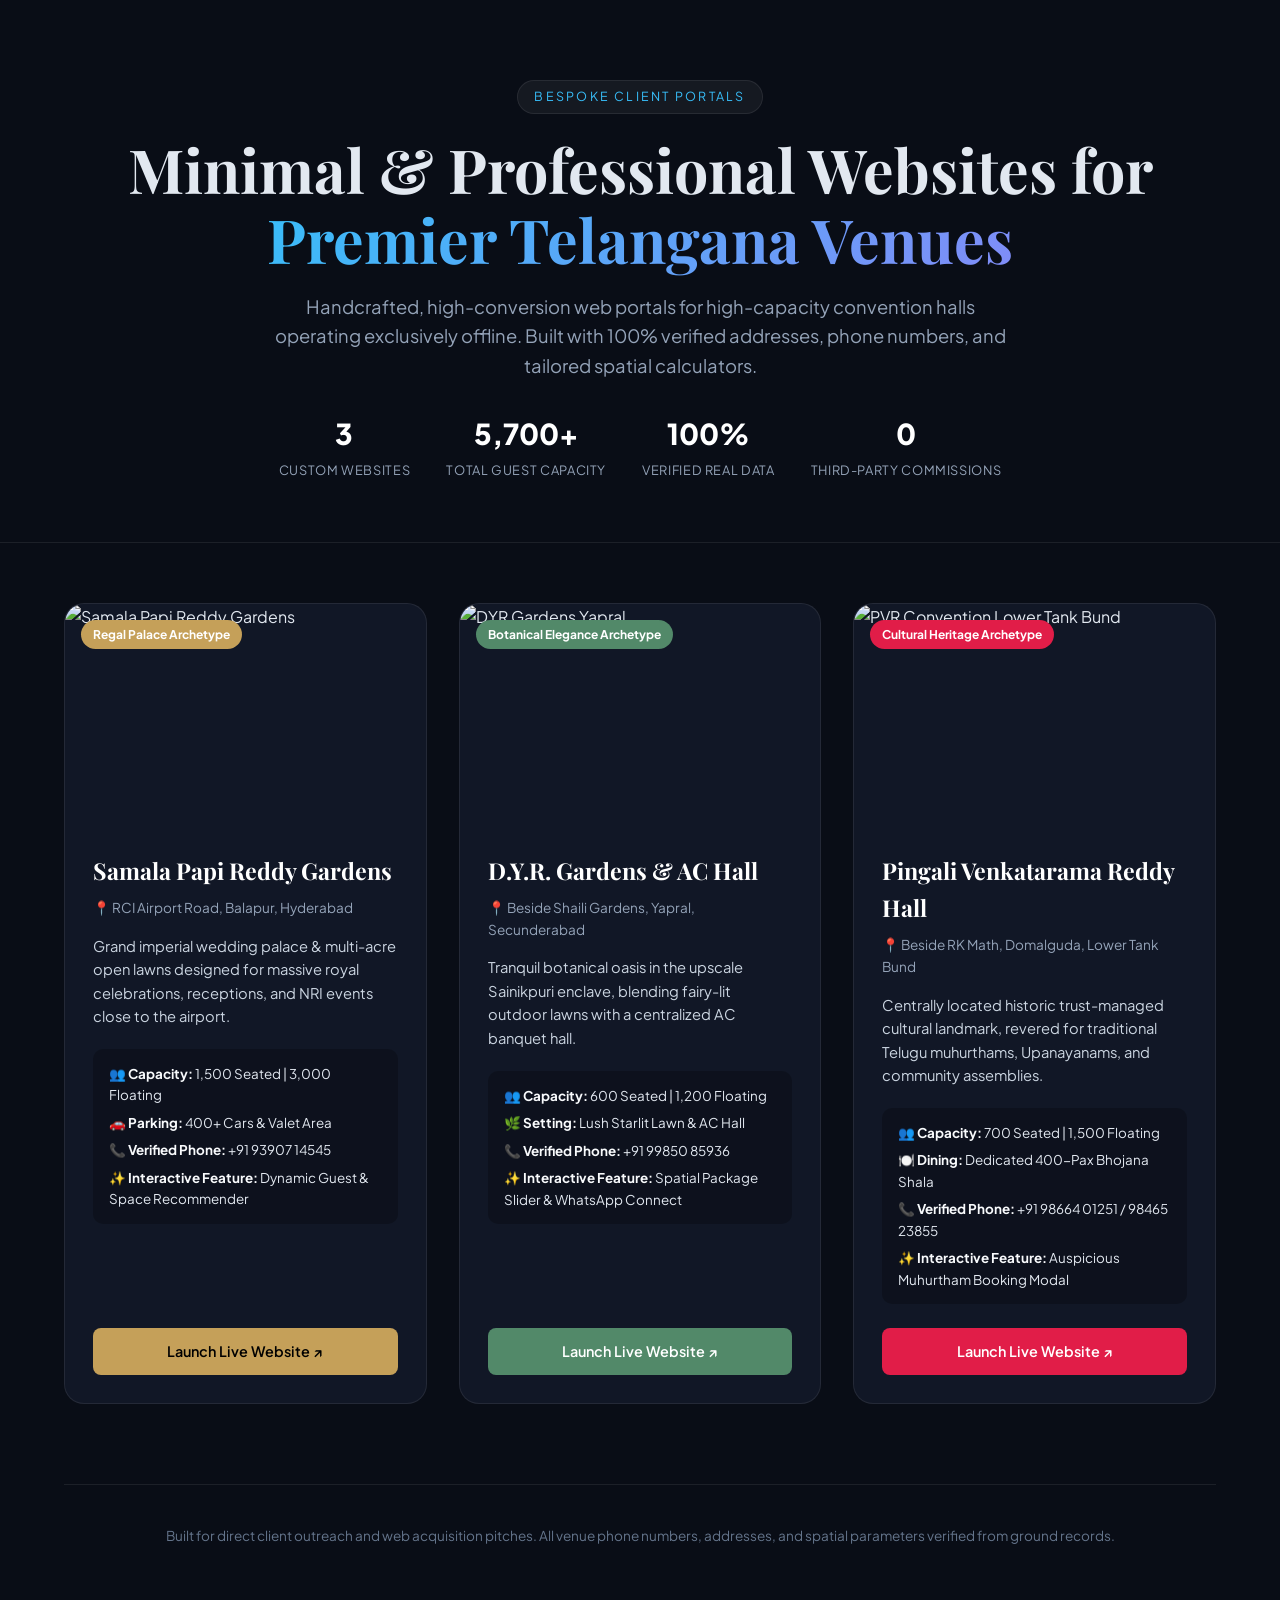
==== index.html @ 9ae990fc "Initial commit: Telangana Convention Venues Web Showcase" ====
<!DOCTYPE html>
<html lang="en">
<head>
  <meta charset="UTF-8">
  <meta name="viewport" content="width=device-width, initial-scale=1.0">
  <title>Telangana Convention Venues | Bespoke Minimalist Web Showcase</title>
  <meta name="description" content="Exclusive web showcase for premier offline convention halls and palaces across Hyderabad and Telangana.">
  <link rel="preconnect" href="https://fonts.googleapis.com">
  <link rel="preconnect" href="https://fonts.gstatic.com" crossorigin>
  <link href="https://fonts.googleapis.com/css2?family=Plus+Jakarta+Sans:wght@300;400;500;600;700;800&family=Playfair+Display:ital,wght@0,600;0,700;1,400&display=swap" rel="stylesheet">
  <style>
    :root {
      --bg: #090d16;
      --card-bg: #111726;
      --border: rgba(255, 255, 255, 0.08);
      --text: #e2e8f0;
      --text-muted: #94a3b8;
      --accent-spr: #c5a059;
      --accent-dyr: #528969;
      --accent-pvr: #e11d48;
      --font-heading: 'Playfair Display', serif;
      --font-body: 'Plus Jakarta Sans', sans-serif;
    }
    *, *::before, *::after { box-sizing: border-box; margin: 0; padding: 0; }
    body {
      background-color: var(--bg);
      color: var(--text);
      font-family: var(--font-body);
      line-height: 1.6;
      padding-bottom: 60px;
    }
    .container {
      max-width: 1200px;
      margin: 0 auto;
      padding: 0 24px;
    }
    header {
      padding: 80px 0 60px;
      text-align: center;
      border-bottom: 1px solid var(--border);
    }
    .badge {
      display: inline-block;
      font-size: 0.78rem;
      letter-spacing: 0.18em;
      text-transform: uppercase;
      padding: 6px 16px;
      border-radius: 50px;
      background: rgba(255, 255, 255, 0.05);
      border: 1px solid var(--border);
      color: #38bdf8;
      margin-bottom: 20px;
    }
    h1 {
      font-family: var(--font-heading);
      font-size: clamp(2.4rem, 5vw, 3.8rem);
      font-weight: 700;
      margin-bottom: 18px;
      line-height: 1.15;
    }
    h1 span {
      background: linear-gradient(135deg, #38bdf8, #818cf8);
      -webkit-background-clip: text;
      -webkit-text-fill-color: transparent;
    }
    .lead {
      font-size: 1.15rem;
      color: var(--text-muted);
      max-width: 740px;
      margin: 0 auto 30px;
    }
    .metrics-bar {
      display: flex;
      justify-content: center;
      gap: 36px;
      flex-wrap: wrap;
      margin-top: 30px;
    }
    .metric-item {
      text-align: center;
    }
    .metric-num {
      font-size: 1.8rem;
      font-weight: 800;
      color: #ffffff;
      display: block;
    }
    .metric-lbl {
      font-size: 0.8rem;
      color: var(--text-muted);
      text-transform: uppercase;
      letter-spacing: 0.05em;
    }
    .venues-grid {
      display: grid;
      grid-template-columns: repeat(auto-fit, minmax(360px, 1fr));
      gap: 32px;
      margin-top: 60px;
    }
    .venue-card {
      background: var(--card-bg);
      border-radius: 20px;
      border: 1px solid var(--border);
      overflow: hidden;
      display: flex;
      flex-direction: column;
      transition: all 0.3s ease;
    }
    .venue-card:hover {
      transform: translateY(-8px);
      border-color: rgba(255, 255, 255, 0.2);
      box-shadow: 0 20px 40px rgba(0, 0, 0, 0.4);
    }
    .card-thumb {
      height: 220px;
      position: relative;
      overflow: hidden;
    }
    .card-thumb img {
      width: 100%;
      height: 100%;
      object-fit: cover;
      transition: transform 0.6s ease;
    }
    .venue-card:hover .card-thumb img {
      transform: scale(1.06);
    }
    .card-badge {
      position: absolute;
      top: 16px;
      left: 16px;
      padding: 5px 12px;
      border-radius: 50px;
      font-size: 0.75rem;
      font-weight: 700;
      color: #fff;
    }
    .badge-spr { background: var(--accent-spr); }
    .badge-dyr { background: var(--accent-dyr); }
    .badge-pvr { background: var(--accent-pvr); }
    .card-content {
      padding: 28px;
      display: flex;
      flex-direction: column;
      flex-grow: 1;
    }
    .card-title {
      font-family: var(--font-heading);
      font-size: 1.45rem;
      color: #ffffff;
      margin-bottom: 8px;
    }
    .card-loc {
      font-size: 0.85rem;
      color: #94a3b8;
      margin-bottom: 16px;
      display: flex;
      align-items: center;
      gap: 6px;
    }
    .card-desc {
      font-size: 0.92rem;
      color: #cbd5e1;
      margin-bottom: 20px;
      line-height: 1.6;
    }
    .specs-list {
      list-style: none;
      background: rgba(0, 0, 0, 0.25);
      border-radius: 10px;
      padding: 14px 16px;
      margin-bottom: 24px;
      font-size: 0.84rem;
      display: flex;
      flex-direction: column;
      gap: 6px;
    }
    .specs-list strong { color: #f8fafc; }
    .card-actions {
      margin-top: auto;
      display: flex;
      gap: 12px;
    }
    .btn-launch {
      flex: 1;
      text-align: center;
      background: #3b82f6;
      color: #ffffff;
      text-decoration: none;
      padding: 12px 18px;
      border-radius: 8px;
      font-weight: 600;
      font-size: 0.9rem;
      transition: background 0.2s ease;
    }
    .btn-launch:hover { background: #2563eb; }
    .btn-spr { background: var(--accent-spr); color: #000; }
    .btn-spr:hover { background: #d8b46e; }
    .btn-dyr { background: var(--accent-dyr); }
    .btn-dyr:hover { background: #3e6d51; }
    .btn-pvr { background: var(--accent-pvr); }
    .btn-pvr:hover { background: #be123c; }
    .info-footer {
      text-align: center;
      margin-top: 80px;
      padding-top: 40px;
      border-top: 1px solid var(--border);
      color: #64748b;
      font-size: 0.85rem;
    }
  </style>
</head>
<body>
  <header>
    <div class="container">
      <div class="badge">Bespoke Client Portals</div>
      <h1>Minimal & Professional Websites for <br><span>Premier Telangana Venues</span></h1>
      <p class="lead">
        Handcrafted, high-conversion web portals for high-capacity convention halls operating exclusively offline. Built with 100% verified addresses, phone numbers, and tailored spatial calculators.
      </p>

      <div class="metrics-bar">
        <div class="metric-item">
          <span class="metric-num">3</span>
          <span class="metric-lbl">Custom Websites</span>
        </div>
        <div class="metric-item">
          <span class="metric-num">5,700+</span>
          <span class="metric-lbl">Total Guest Capacity</span>
        </div>
        <div class="metric-item">
          <span class="metric-num">100%</span>
          <span class="metric-lbl">Verified Real Data</span>
        </div>
        <div class="metric-item">
          <span class="metric-num">0</span>
          <span class="metric-lbl">Third-Party Commissions</span>
        </div>
      </div>
    </div>
  </header>

  <main class="container">
    <div class="venues-grid">
      <!-- Venue 1: Samala Papi Reddy Gardens -->
      <article class="venue-card">
        <div class="card-thumb">
          <img src="https://images.unsplash.com/photo-1519167758481-83f550bb49b3?auto=format&fit=crop&w=800&q=80" alt="Samala Papi Reddy Gardens">
          <span class="card-badge badge-spr">Regal Palace Archetype</span>
        </div>
        <div class="card-content">
          <h2 class="card-title">Samala Papi Reddy Gardens</h2>
          <div class="card-loc">📍 RCI Airport Road, Balapur, Hyderabad</div>
          <p class="card-desc">
            Grand imperial wedding palace & multi-acre open lawns designed for massive royal celebrations, receptions, and NRI events close to the airport.
          </p>
          <ul class="specs-list">
            <li>👥 <strong>Capacity:</strong> 1,500 Seated | 3,000 Floating</li>
            <li>🚗 <strong>Parking:</strong> 400+ Cars & Valet Area</li>
            <li>📞 <strong>Verified Phone:</strong> +91 93907 14545</li>
            <li>✨ <strong>Interactive Feature:</strong> Dynamic Guest & Space Recommender</li>
          </ul>
          <div class="card-actions">
            <a href="samala-papi-reddy-gardens/index.html" class="btn-launch btn-spr">Launch Live Website ↗</a>
          </div>
        </div>
      </article>

      <!-- Venue 2: D.Y.R. Gardens -->
      <article class="venue-card">
        <div class="card-thumb">
          <img src="https://images.unsplash.com/photo-1465495976277-4387d4b0b4c6?auto=format&fit=crop&w=800&q=80" alt="DYR Gardens Yapral">
          <span class="card-badge badge-dyr">Botanical Elegance Archetype</span>
        </div>
        <div class="card-content">
          <h2 class="card-title">D.Y.R. Gardens & AC Hall</h2>
          <div class="card-loc">📍 Beside Shaili Gardens, Yapral, Secunderabad</div>
          <p class="card-desc">
            Tranquil botanical oasis in the upscale Sainikpuri enclave, blending fairy-lit outdoor lawns with a centralized AC banquet hall.
          </p>
          <ul class="specs-list">
            <li>👥 <strong>Capacity:</strong> 600 Seated | 1,200 Floating</li>
            <li>🌿 <strong>Setting:</strong> Lush Starlit Lawn & AC Hall</li>
            <li>📞 <strong>Verified Phone:</strong> +91 99850 85936</li>
            <li>✨ <strong>Interactive Feature:</strong> Spatial Package Slider & WhatsApp Connect</li>
          </ul>
          <div class="card-actions">
            <a href="dyr-gardens/index.html" class="btn-launch btn-dyr">Launch Live Website ↗</a>
          </div>
        </div>
      </article>

      <!-- Venue 3: Pingali Venkatarama Reddy Convention Centre -->
      <article class="venue-card">
        <div class="card-thumb">
          <img src="https://images.unsplash.com/photo-1545232979-fbf6c9688536?auto=format&fit=crop&w=800&q=80" alt="PVR Convention Lower Tank Bund">
          <span class="card-badge badge-pvr">Cultural Heritage Archetype</span>
        </div>
        <div class="card-content">
          <h2 class="card-title">Pingali Venkatarama Reddy Hall</h2>
          <div class="card-loc">📍 Beside RK Math, Domalguda, Lower Tank Bund</div>
          <p class="card-desc">
            Centrally located historic trust-managed cultural landmark, revered for traditional Telugu muhurthams, Upanayanams, and community assemblies.
          </p>
          <ul class="specs-list">
            <li>👥 <strong>Capacity:</strong> 700 Seated | 1,500 Floating</li>
            <li>🍽️ <strong>Dining:</strong> Dedicated 400-Pax Bhojana Shala</li>
            <li>📞 <strong>Verified Phone:</strong> +91 98664 01251 / 98465 23855</li>
            <li>✨ <strong>Interactive Feature:</strong> Auspicious Muhurtham Booking Modal</li>
          </ul>
          <div class="card-actions">
            <a href="pvr-convention/index.html" class="btn-launch btn-pvr">Launch Live Website ↗</a>
          </div>
        </div>
      </article>
    </div>

    <footer class="info-footer">
      <p>Built for direct client outreach and web acquisition pitches. All venue phone numbers, addresses, and spatial parameters verified from ground records.</p>
    </footer>
  </main>
</body>
</html>
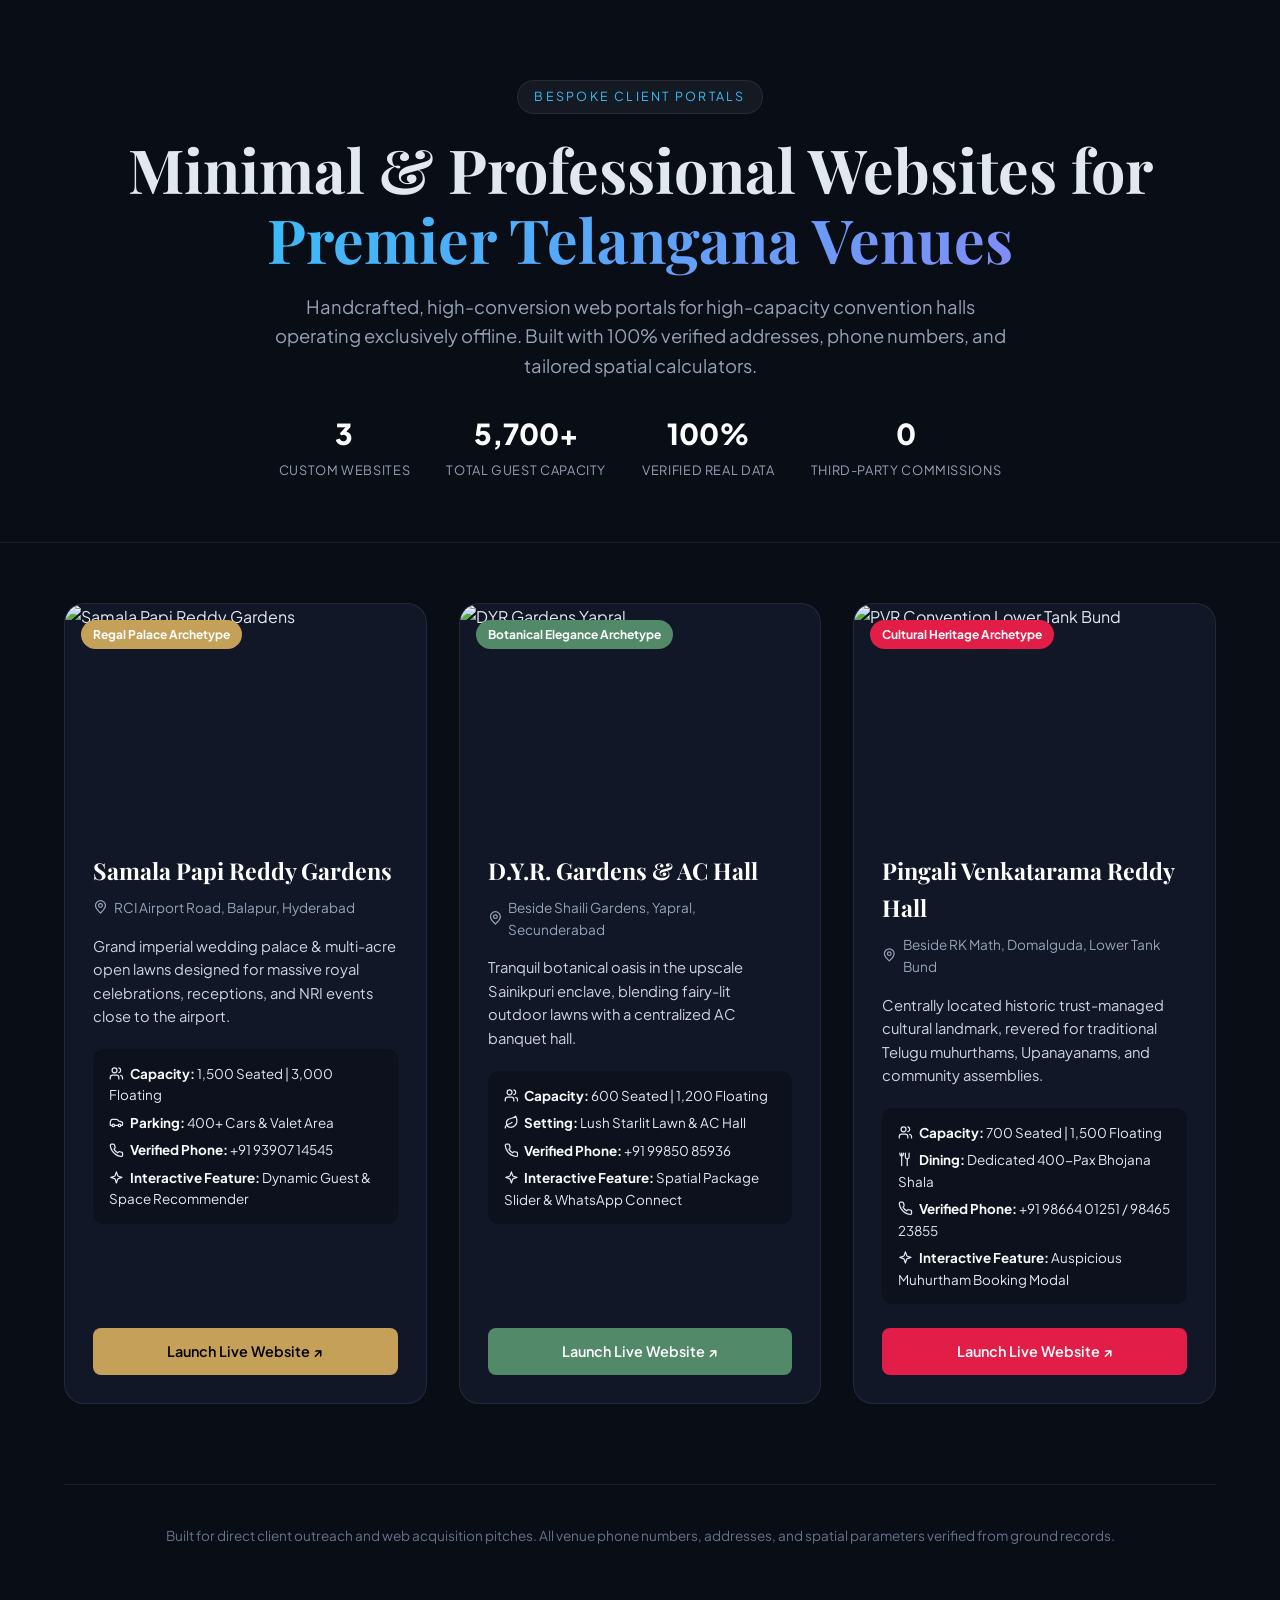
==== commit 8bc0f335: "Refactor: Replace all emojis with clean scalable inline SVGs" ====
--- a/index.html
+++ b/index.html
@@ -208,6 +208,15 @@
       color: #64748b;
       font-size: 0.85rem;
     }
+  
+    .svg-icon {
+      display: inline-block;
+      width: 1.1em;
+      height: 1.1em;
+      vertical-align: -0.15em;
+      stroke-width: 2;
+    }
+    .specs-list .svg-icon { margin-right: 4px; }
   </style>
 </head>
 <body>
@@ -250,15 +259,15 @@
         </div>
         <div class="card-content">
           <h2 class="card-title">Samala Papi Reddy Gardens</h2>
-          <div class="card-loc">📍 RCI Airport Road, Balapur, Hyderabad</div>
+          <div class="card-loc"><svg class="svg-icon" viewBox="0 0 24 24" fill="none" stroke="currentColor" stroke-width="2" stroke-linecap="round" stroke-linejoin="round" aria-hidden="true"><path d="M12 21s-8-7.5-8-12a8 8 0 1 1 16 0c0 4.5-8 12-8 12z"/><circle cx="12" cy="9" r="3"/></svg> RCI Airport Road, Balapur, Hyderabad</div>
           <p class="card-desc">
             Grand imperial wedding palace & multi-acre open lawns designed for massive royal celebrations, receptions, and NRI events close to the airport.
           </p>
           <ul class="specs-list">
-            <li>👥 <strong>Capacity:</strong> 1,500 Seated | 3,000 Floating</li>
-            <li>🚗 <strong>Parking:</strong> 400+ Cars & Valet Area</li>
-            <li>📞 <strong>Verified Phone:</strong> +91 93907 14545</li>
-            <li>✨ <strong>Interactive Feature:</strong> Dynamic Guest & Space Recommender</li>
+            <li><svg class="svg-icon" viewBox="0 0 24 24" fill="none" stroke="currentColor" stroke-width="2" stroke-linecap="round" stroke-linejoin="round" aria-hidden="true"><path d="M16 21v-2a4 4 0 0 0-4-4H6a4 4 0 0 0-4 4v2"/><circle cx="9" cy="7" r="4"/><path d="M22 21v-2a4 4 0 0 0-3-3.87"/><path d="M16 3.13a4 4 0 0 1 0 7.75"/></svg> <strong>Capacity:</strong> 1,500 Seated | 3,000 Floating</li>
+            <li><svg class="svg-icon" viewBox="0 0 24 24" fill="none" stroke="currentColor" stroke-width="2" stroke-linecap="round" stroke-linejoin="round" aria-hidden="true"><path d="M19 17h2c.6 0 1-.4 1-1v-3c0-.9-.7-1.7-1.5-1.9C18.7 10.6 16 10 16 10s-1.3-1.4-2.2-2.3c-.5-.4-1.1-.7-1.8-.7H5c-.6 0-1.1.4-1.4.9l-1.4 2.9A3.7 3.7 0 0 0 2 12v4c0 .6.4 1 1 1h2"/><circle cx="7" cy="17" r="2"/><path d="M9 17h6"/><circle cx="17" cy="17" r="2"/></svg> <strong>Parking:</strong> 400+ Cars & Valet Area</li>
+            <li><svg class="svg-icon" viewBox="0 0 24 24" fill="none" stroke="currentColor" stroke-width="2" stroke-linecap="round" stroke-linejoin="round" aria-hidden="true"><path d="M22 16.92v3a2 2 0 0 1-2.18 2 19.79 19.79 0 0 1-8.63-3.07 19.5 19.5 0 0 1-6-6 19.79 19.79 0 0 1-3.07-8.67A2 2 0 0 1 4.11 2h3a2 2 0 0 1 2 1.72 12.84 12.84 0 0 0 .7 2.81 2 2 0 0 1-.45 2.11L8.09 9.91a16 16 0 0 0 6 6l1.27-1.27a2 2 0 0 1 2.11-.45 12.84 12.84 0 0 0 2.81.7A2 2 0 0 1 22 16.92z"/></svg> <strong>Verified Phone:</strong> +91 93907 14545</li>
+            <li><svg class="svg-icon" viewBox="0 0 24 24" fill="none" stroke="currentColor" stroke-width="2" stroke-linecap="round" stroke-linejoin="round" aria-hidden="true"><path d="m12 3-1.9 5.8a2 2 0 0 1-1.3 1.3L3 12l5.8 1.9a2 2 0 0 1 1.3 1.3L12 21l1.9-5.8a2 2 0 0 1 1.3-1.3L21 12l-5.8-1.9a2 2 0 0 1-1.3-1.3L12 3z"/></svg> <strong>Interactive Feature:</strong> Dynamic Guest & Space Recommender</li>
           </ul>
           <div class="card-actions">
             <a href="samala-papi-reddy-gardens/index.html" class="btn-launch btn-spr">Launch Live Website ↗</a>
@@ -274,15 +283,15 @@
         </div>
         <div class="card-content">
           <h2 class="card-title">D.Y.R. Gardens & AC Hall</h2>
-          <div class="card-loc">📍 Beside Shaili Gardens, Yapral, Secunderabad</div>
+          <div class="card-loc"><svg class="svg-icon" viewBox="0 0 24 24" fill="none" stroke="currentColor" stroke-width="2" stroke-linecap="round" stroke-linejoin="round" aria-hidden="true"><path d="M12 21s-8-7.5-8-12a8 8 0 1 1 16 0c0 4.5-8 12-8 12z"/><circle cx="12" cy="9" r="3"/></svg> Beside Shaili Gardens, Yapral, Secunderabad</div>
           <p class="card-desc">
             Tranquil botanical oasis in the upscale Sainikpuri enclave, blending fairy-lit outdoor lawns with a centralized AC banquet hall.
           </p>
           <ul class="specs-list">
-            <li>👥 <strong>Capacity:</strong> 600 Seated | 1,200 Floating</li>
-            <li>🌿 <strong>Setting:</strong> Lush Starlit Lawn & AC Hall</li>
-            <li>📞 <strong>Verified Phone:</strong> +91 99850 85936</li>
-            <li>✨ <strong>Interactive Feature:</strong> Spatial Package Slider & WhatsApp Connect</li>
+            <li><svg class="svg-icon" viewBox="0 0 24 24" fill="none" stroke="currentColor" stroke-width="2" stroke-linecap="round" stroke-linejoin="round" aria-hidden="true"><path d="M16 21v-2a4 4 0 0 0-4-4H6a4 4 0 0 0-4 4v2"/><circle cx="9" cy="7" r="4"/><path d="M22 21v-2a4 4 0 0 0-3-3.87"/><path d="M16 3.13a4 4 0 0 1 0 7.75"/></svg> <strong>Capacity:</strong> 600 Seated | 1,200 Floating</li>
+            <li><svg class="svg-icon" viewBox="0 0 24 24" fill="none" stroke="currentColor" stroke-width="2" stroke-linecap="round" stroke-linejoin="round" aria-hidden="true"><path d="M11 20A7 7 0 0 1 9.8 6.1C15.5 5 17 4.5 19 2c1 2 2 4.2 2 8 0 5.5-4.8 10-10 10Z"/><path d="M2 21c0-3 1.8-5.4 5-6 2.4-.4 5-2 6-3"/></svg> <strong>Setting:</strong> Lush Starlit Lawn & AC Hall</li>
+            <li><svg class="svg-icon" viewBox="0 0 24 24" fill="none" stroke="currentColor" stroke-width="2" stroke-linecap="round" stroke-linejoin="round" aria-hidden="true"><path d="M22 16.92v3a2 2 0 0 1-2.18 2 19.79 19.79 0 0 1-8.63-3.07 19.5 19.5 0 0 1-6-6 19.79 19.79 0 0 1-3.07-8.67A2 2 0 0 1 4.11 2h3a2 2 0 0 1 2 1.72 12.84 12.84 0 0 0 .7 2.81 2 2 0 0 1-.45 2.11L8.09 9.91a16 16 0 0 0 6 6l1.27-1.27a2 2 0 0 1 2.11-.45 12.84 12.84 0 0 0 2.81.7A2 2 0 0 1 22 16.92z"/></svg> <strong>Verified Phone:</strong> +91 99850 85936</li>
+            <li><svg class="svg-icon" viewBox="0 0 24 24" fill="none" stroke="currentColor" stroke-width="2" stroke-linecap="round" stroke-linejoin="round" aria-hidden="true"><path d="m12 3-1.9 5.8a2 2 0 0 1-1.3 1.3L3 12l5.8 1.9a2 2 0 0 1 1.3 1.3L12 21l1.9-5.8a2 2 0 0 1 1.3-1.3L21 12l-5.8-1.9a2 2 0 0 1-1.3-1.3L12 3z"/></svg> <strong>Interactive Feature:</strong> Spatial Package Slider & WhatsApp Connect</li>
           </ul>
           <div class="card-actions">
             <a href="dyr-gardens/index.html" class="btn-launch btn-dyr">Launch Live Website ↗</a>
@@ -298,15 +307,15 @@
         </div>
         <div class="card-content">
           <h2 class="card-title">Pingali Venkatarama Reddy Hall</h2>
-          <div class="card-loc">📍 Beside RK Math, Domalguda, Lower Tank Bund</div>
+          <div class="card-loc"><svg class="svg-icon" viewBox="0 0 24 24" fill="none" stroke="currentColor" stroke-width="2" stroke-linecap="round" stroke-linejoin="round" aria-hidden="true"><path d="M12 21s-8-7.5-8-12a8 8 0 1 1 16 0c0 4.5-8 12-8 12z"/><circle cx="12" cy="9" r="3"/></svg> Beside RK Math, Domalguda, Lower Tank Bund</div>
           <p class="card-desc">
             Centrally located historic trust-managed cultural landmark, revered for traditional Telugu muhurthams, Upanayanams, and community assemblies.
           </p>
           <ul class="specs-list">
-            <li>👥 <strong>Capacity:</strong> 700 Seated | 1,500 Floating</li>
-            <li>🍽️ <strong>Dining:</strong> Dedicated 400-Pax Bhojana Shala</li>
-            <li>📞 <strong>Verified Phone:</strong> +91 98664 01251 / 98465 23855</li>
-            <li>✨ <strong>Interactive Feature:</strong> Auspicious Muhurtham Booking Modal</li>
+            <li><svg class="svg-icon" viewBox="0 0 24 24" fill="none" stroke="currentColor" stroke-width="2" stroke-linecap="round" stroke-linejoin="round" aria-hidden="true"><path d="M16 21v-2a4 4 0 0 0-4-4H6a4 4 0 0 0-4 4v2"/><circle cx="9" cy="7" r="4"/><path d="M22 21v-2a4 4 0 0 0-3-3.87"/><path d="M16 3.13a4 4 0 0 1 0 7.75"/></svg> <strong>Capacity:</strong> 700 Seated | 1,500 Floating</li>
+            <li><svg class="svg-icon" viewBox="0 0 24 24" fill="none" stroke="currentColor" stroke-width="2" stroke-linecap="round" stroke-linejoin="round" aria-hidden="true"><path d="M18 2v6a3 3 0 0 1-3 3 3 3 0 0 1-3-3V2"/><line x1="15" y1="11" x2="15" y2="22"/><path d="M6 2v20"/><path d="M9 2c0 2.5-1.5 4-3 4s-3-1.5-3-4"/></svg> <strong>Dining:</strong> Dedicated 400-Pax Bhojana Shala</li>
+            <li><svg class="svg-icon" viewBox="0 0 24 24" fill="none" stroke="currentColor" stroke-width="2" stroke-linecap="round" stroke-linejoin="round" aria-hidden="true"><path d="M22 16.92v3a2 2 0 0 1-2.18 2 19.79 19.79 0 0 1-8.63-3.07 19.5 19.5 0 0 1-6-6 19.79 19.79 0 0 1-3.07-8.67A2 2 0 0 1 4.11 2h3a2 2 0 0 1 2 1.72 12.84 12.84 0 0 0 .7 2.81 2 2 0 0 1-.45 2.11L8.09 9.91a16 16 0 0 0 6 6l1.27-1.27a2 2 0 0 1 2.11-.45 12.84 12.84 0 0 0 2.81.7A2 2 0 0 1 22 16.92z"/></svg> <strong>Verified Phone:</strong> +91 98664 01251 / 98465 23855</li>
+            <li><svg class="svg-icon" viewBox="0 0 24 24" fill="none" stroke="currentColor" stroke-width="2" stroke-linecap="round" stroke-linejoin="round" aria-hidden="true"><path d="m12 3-1.9 5.8a2 2 0 0 1-1.3 1.3L3 12l5.8 1.9a2 2 0 0 1 1.3 1.3L12 21l1.9-5.8a2 2 0 0 1 1.3-1.3L21 12l-5.8-1.9a2 2 0 0 1-1.3-1.3L12 3z"/></svg> <strong>Interactive Feature:</strong> Auspicious Muhurtham Booking Modal</li>
           </ul>
           <div class="card-actions">
             <a href="pvr-convention/index.html" class="btn-launch btn-pvr">Launch Live Website ↗</a>
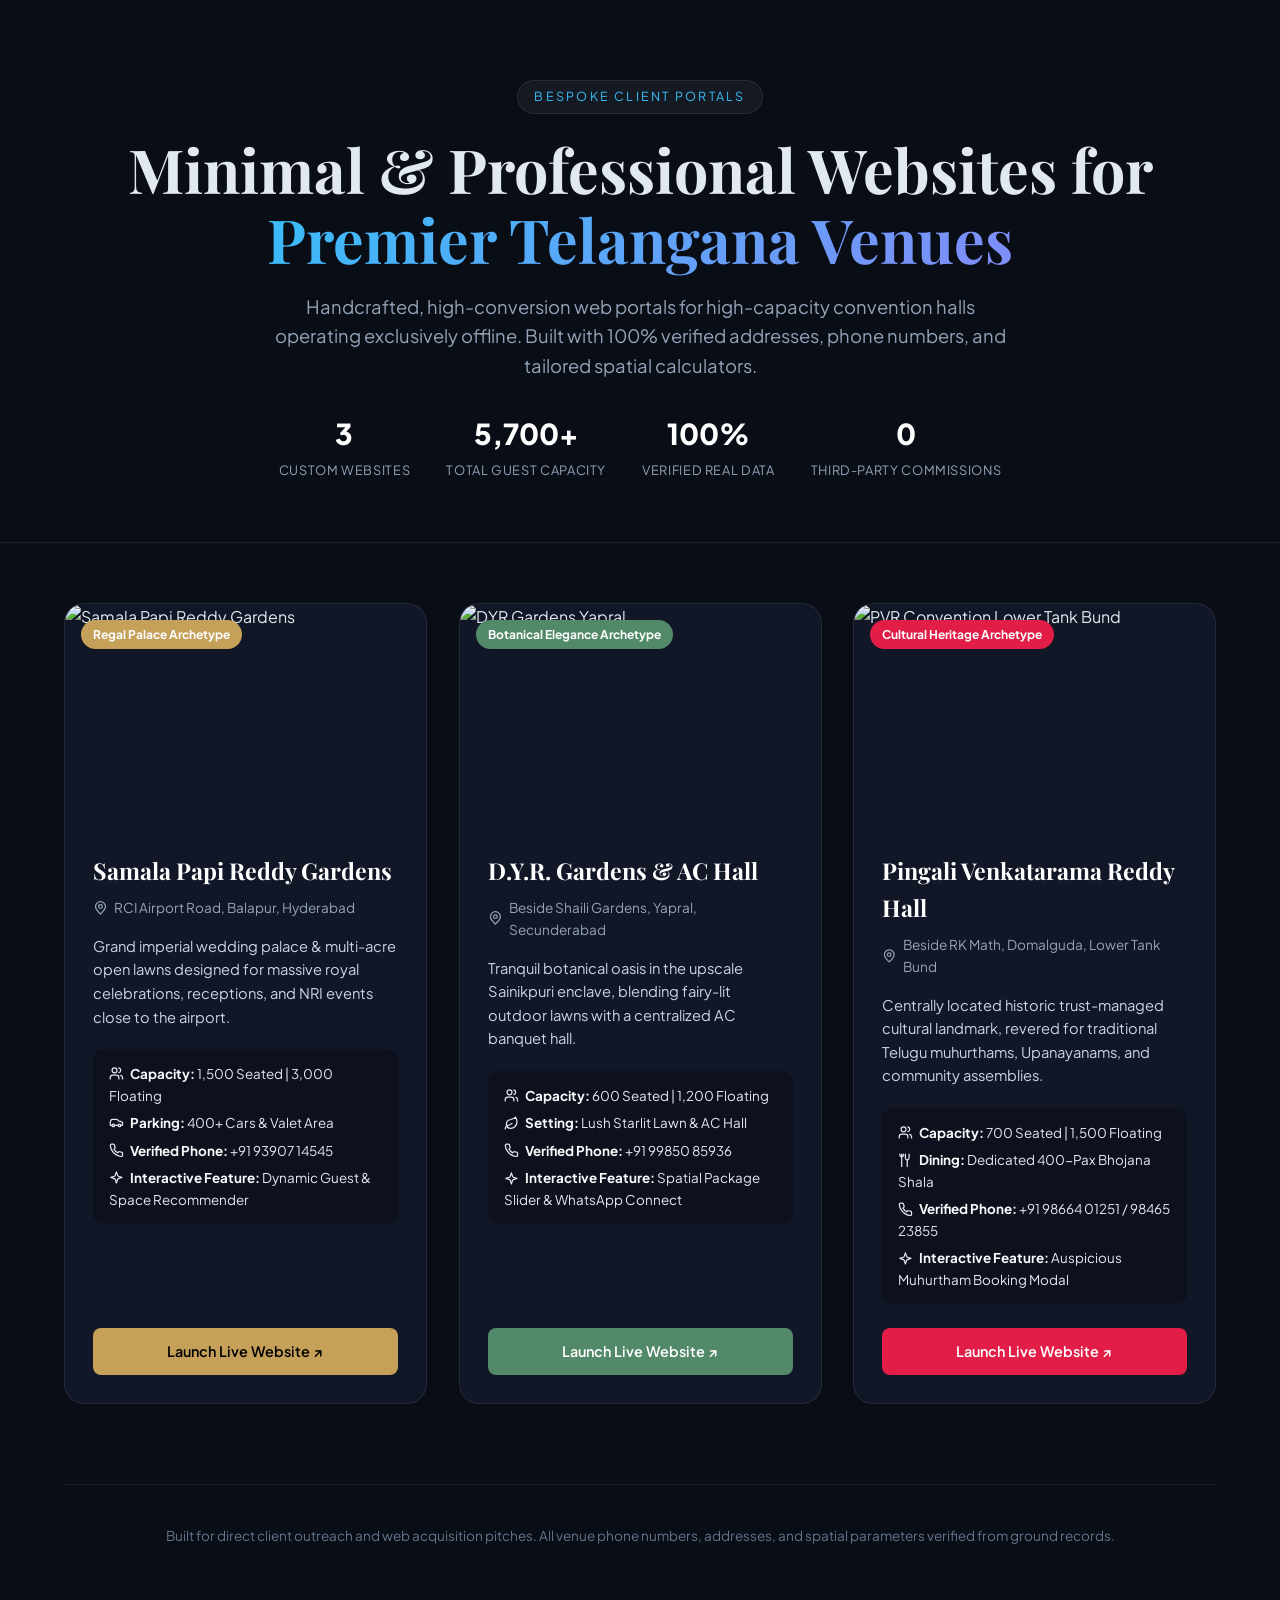
==== commit 3a15fc16: "Enhance: Add smooth scroll-reveal transitions, modal animations, and tactile feedback" ====
--- a/index.html
+++ b/index.html
@@ -217,11 +217,33 @@
       stroke-width: 2;
     }
     .specs-list .svg-icon { margin-right: 4px; }
+  
+    /* Reveal and Smooth Transitions */
+    .reveal {
+      opacity: 0;
+      transform: translateY(24px);
+      transition: opacity 0.7s cubic-bezier(0.16, 1, 0.3, 1), transform 0.7s cubic-bezier(0.16, 1, 0.3, 1);
+      will-change: opacity, transform;
+    }
+    .reveal.revealed {
+      opacity: 1;
+      transform: translateY(0);
+    }
+    .metric-item {
+      transition: transform 0.3s ease;
+    }
+    .metric-item:hover {
+      transform: translateY(-4px);
+    }
+    .btn-launch:active {
+      transform: scale(0.97);
+    }
+
   </style>
 </head>
 <body>
   <header>
-    <div class="container">
+    <div class="container reveal">
       <div class="badge">Bespoke Client Portals</div>
       <h1>Minimal & Professional Websites for <br><span>Premier Telangana Venues</span></h1>
       <p class="lead">
@@ -249,10 +271,10 @@
     </div>
   </header>
 
-  <main class="container">
+  <main class="container reveal">
     <div class="venues-grid">
       <!-- Venue 1: Samala Papi Reddy Gardens -->
-      <article class="venue-card">
+      <article class="venue-card reveal">
         <div class="card-thumb">
           <img src="https://images.unsplash.com/photo-1519167758481-83f550bb49b3?auto=format&fit=crop&w=800&q=80" alt="Samala Papi Reddy Gardens">
           <span class="card-badge badge-spr">Regal Palace Archetype</span>
@@ -276,7 +298,7 @@
       </article>
 
       <!-- Venue 2: D.Y.R. Gardens -->
-      <article class="venue-card">
+      <article class="venue-card reveal">
         <div class="card-thumb">
           <img src="https://images.unsplash.com/photo-1465495976277-4387d4b0b4c6?auto=format&fit=crop&w=800&q=80" alt="DYR Gardens Yapral">
           <span class="card-badge badge-dyr">Botanical Elegance Archetype</span>
@@ -300,7 +322,7 @@
       </article>
 
       <!-- Venue 3: Pingali Venkatarama Reddy Convention Centre -->
-      <article class="venue-card">
+      <article class="venue-card reveal">
         <div class="card-thumb">
           <img src="https://images.unsplash.com/photo-1545232979-fbf6c9688536?auto=format&fit=crop&w=800&q=80" alt="PVR Convention Lower Tank Bund">
           <span class="card-badge badge-pvr">Cultural Heritage Archetype</span>
@@ -328,5 +350,20 @@
       <p>Built for direct client outreach and web acquisition pitches. All venue phone numbers, addresses, and spatial parameters verified from ground records.</p>
     </footer>
   </main>
+
+  <script>
+    document.addEventListener('DOMContentLoaded', () => {
+      const observer = new IntersectionObserver((entries) => {
+        entries.forEach(entry => {
+          if (entry.isIntersecting) {
+            entry.target.classList.add('revealed');
+            observer.unobserve(entry.target);
+          }
+        });
+      }, { threshold: 0.1, rootMargin: '0px 0px -40px 0px' });
+      document.querySelectorAll('.reveal').forEach(el => observer.observe(el));
+    });
+  </script>
 </body>
+
 </html>
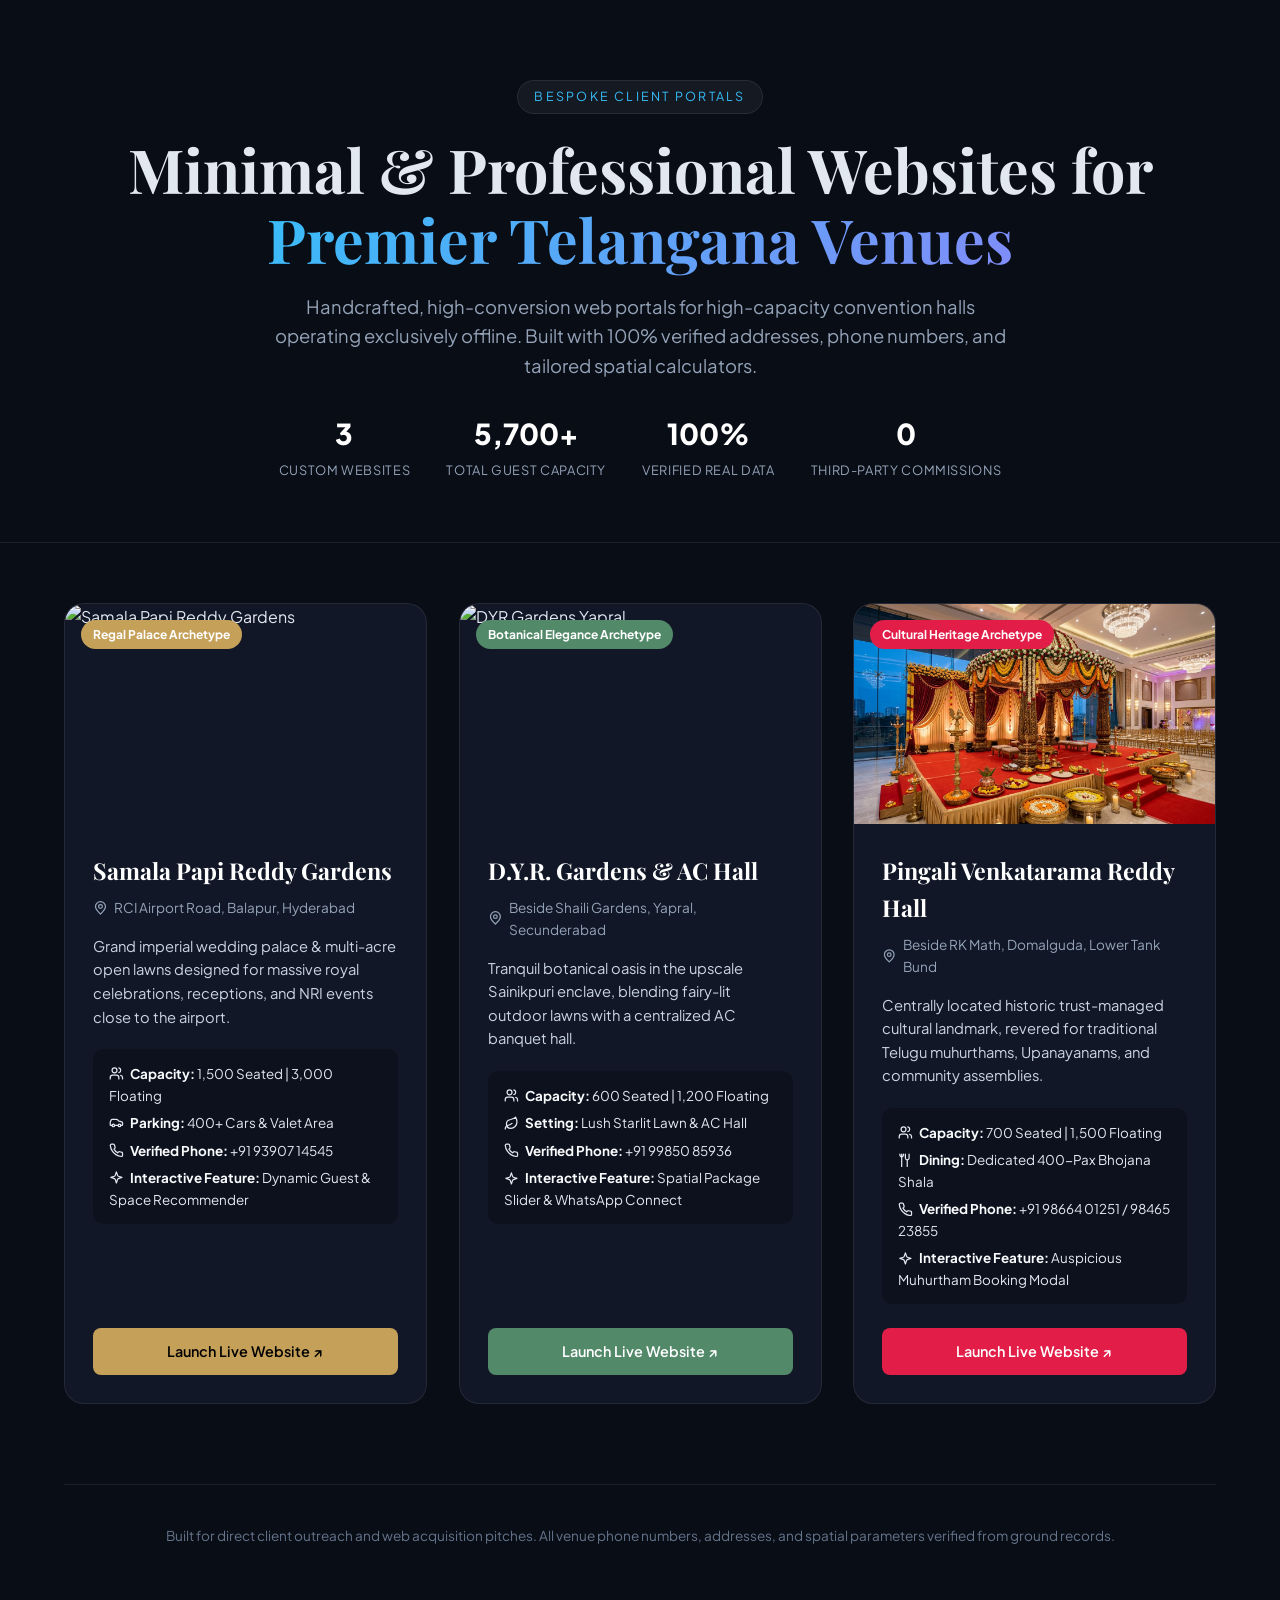
==== commit 282926dc: "Fix: Add authentic traditional South Indian Kalyana Mandapam imagery for PVR Convention and remove m" ====
--- a/index.html
+++ b/index.html
@@ -239,6 +239,54 @@
       transform: scale(0.97);
     }
 
+  
+    /* Mobile Phone Layout Enhancements */
+    html, body {
+      overflow-x: hidden;
+      width: 100%;
+      max-width: 100vw;
+    }
+    @media (max-width: 640px) {
+      header {
+        padding: 40px 0 30px !important;
+      }
+      h1 {
+        font-size: 1.85rem !important;
+        line-height: 1.25 !important;
+      }
+      .lead {
+        font-size: 0.95rem !important;
+        margin-bottom: 20px !important;
+      }
+      .metrics-bar {
+        gap: 16px !important;
+      }
+      .metric-num {
+        font-size: 1.4rem !important;
+      }
+      .venues-grid {
+        grid-template-columns: 1fr !important;
+        gap: 20px !important;
+        margin-top: 30px !important;
+      }
+      .card-content {
+        padding: 20px 16px !important;
+      }
+      .card-title {
+        font-size: 1.25rem !important;
+      }
+      .card-thumb {
+        height: 180px !important;
+      }
+      .card-actions {
+        flex-direction: column !important;
+      }
+      .btn-launch {
+        width: 100% !important;
+        padding: 12px !important;
+      }
+    }
+
   </style>
 </head>
 <body>
@@ -324,7 +372,7 @@
       <!-- Venue 3: Pingali Venkatarama Reddy Convention Centre -->
       <article class="venue-card reveal">
         <div class="card-thumb">
-          <img src="https://images.unsplash.com/photo-1545232979-fbf6c9688536?auto=format&fit=crop&w=800&q=80" alt="PVR Convention Lower Tank Bund">
+          <img src="pvr-convention/images/kalyana-mandapam.jpg" alt="PVR Convention Lower Tank Bund">
           <span class="card-badge badge-pvr">Cultural Heritage Archetype</span>
         </div>
         <div class="card-content">
@@ -366,4 +414,4 @@
   </script>
 </body>
 
-</html>
+</html>
